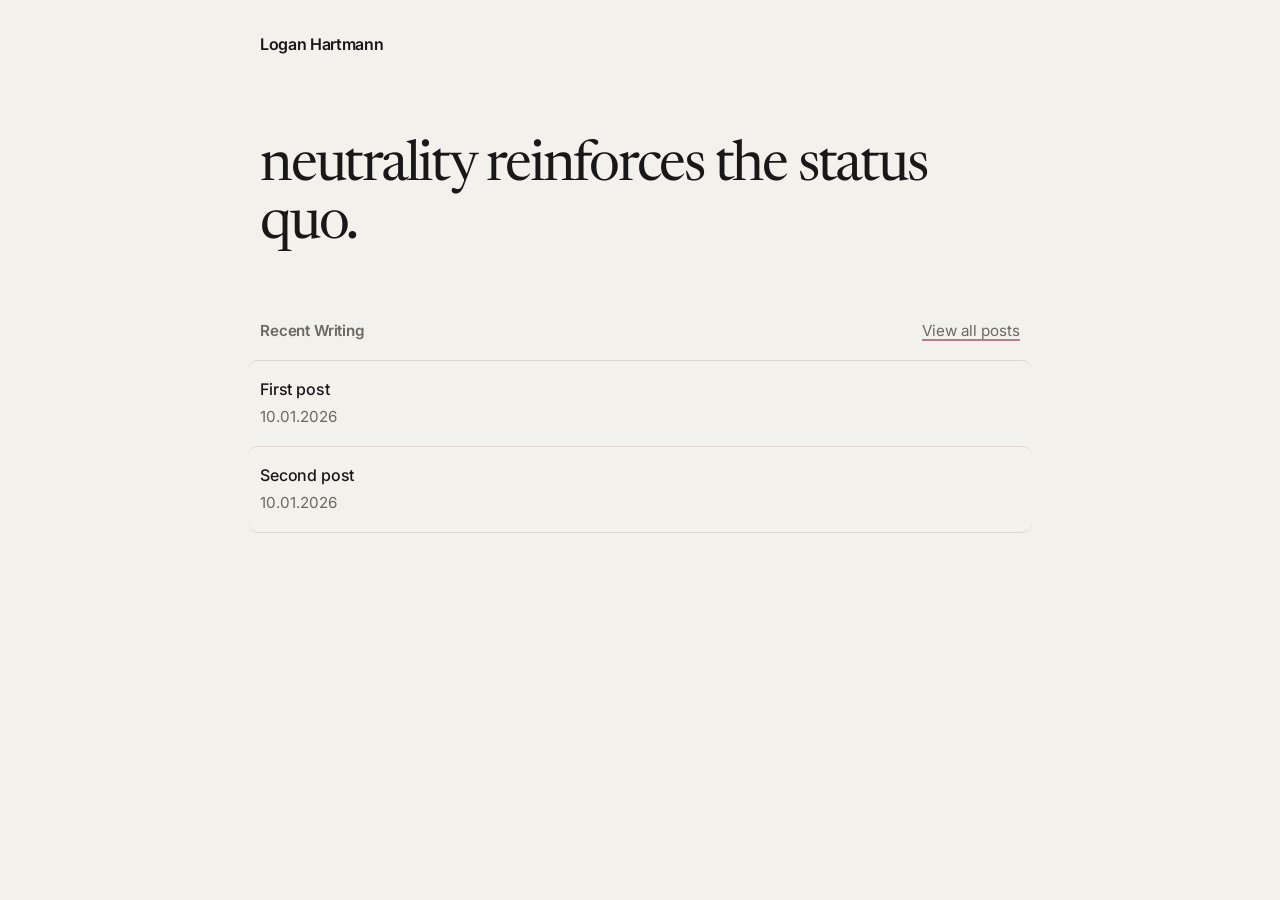
==== index.html @ 4fa38273 "Update site name and intro text in index.html" ====
<!DOCTYPE html>
<html lang="en">
<head>
  <meta charset="UTF-8" />
  <meta name="viewport" content="width=device-width, initial-scale=1.0"/>
  <title>Logan Hartmann</title>

  <link rel="preconnect" href="https://fonts.googleapis.com">
  <link rel="preconnect" href="https://fonts.gstatic.com" crossorigin>

  <link
    href="https://fonts.googleapis.com/css2?family=Inter:wght@400;500;600&family=Newsreader:ital,opsz,wght@0,6..72,400;1,6..72,400&display=swap"
    rel="stylesheet"
  >

  <link rel="stylesheet" href="styles.css">
</head>
<body>
  <div class="page">
    <header class="site-header">
      <a class="site-name" href="/">Logan Hartmann</a>
    </header>

    <main>
      <section class="intro">
        <p class="intro-line">
          neutrality reinforces the status quo.
        </p>
      </section>

      <section class="section" id="writing">
        <div class="section-head">
          <h2>Recent Writing</h2>
          <a href="posts.html">View all posts</a>
        </div>

        <div class="thought-list" id="posts"></div>
      </section>
    </main>
  </div>

  <script src="script.js"></script>
</body>
</html>
---- styles.css ----
:root {
  --bg: #f3f1ec;
  --text: #181818;
  --muted: #6c675f;
  --border: #ddd7cf;
  --accent: #9b4b70;
  --hover: #f6e7ee;

  --font-sans: "Inter", sans-serif;
  --font-serif: "Newsreader", serif;
}

* {
  box-sizing: border-box;
}

html {
  scroll-behavior: smooth;
}

body {
  margin: 0;
  background: var(--bg);
  color: var(--text);
  font-family: var(--font-sans);
  line-height: 1.6;
  -webkit-font-smoothing: antialiased;
}

a {
  color: inherit;
  text-decoration-color: color-mix(in srgb, var(--accent) 70%, transparent);
  text-underline-offset: 3px;
  text-decoration-thickness: 1.5px;
}

.page {
  width: min(760px, calc(100% - 2rem));
  margin: 0 auto;
  padding: 2rem 0 5rem;
}

.site-header {
  margin-bottom: 5rem;
}

.site-name {
  text-decoration: none;
  font-size: 1rem;
  font-weight: 600;
  letter-spacing: -0.02em;
}

.intro {
  margin-bottom: 4rem;
  max-width: 42rem;
}

.intro-line {
  margin: 0;
  font-family: var(--font-serif);
  font-size: clamp(2rem, 5vw, 3.5rem);
  line-height: 1.05;
  letter-spacing: -0.04em;
}

.section {
  margin-top: 3rem;
}

.section-head {
  margin-bottom: 1rem;
  display: flex;
  justify-content: space-between;
  align-items: baseline;
  gap: 1rem;
}

.section-head h2 {
  margin: 0;
  font-size: 0.95rem;
  font-weight: 600;
  color: var(--muted);
  letter-spacing: -0.01em;
}

.section-head a {
  color: var(--muted);
  font-size: 0.95rem;
}

.thought-list {
  display: grid;
  gap: 0;
}

.thought-item {
  display: block;
  padding: 1rem 0.75rem;
  margin: 0 -0.75rem;
  border-top: 1px solid var(--border);
  text-decoration: none;
  border-radius: 10px;
  transition: background-color 0.18s ease;
}

.thought-item:hover {
  background: var(--hover);
}

.thought-item:last-child {
  border-bottom: 1px solid var(--border);
}

.thought-title {
  display: block;
  font-size: 1rem;
  font-weight: 500;
  letter-spacing: -0.01em;
}

.thought-meta {
  display: block;
  margin-top: 0.2rem;
  color: var(--muted);
  font-size: 0.95rem;
}

@media (max-width: 700px) {
  .page {
    padding-top: 1.25rem;
  }

  .site-header {
    margin-bottom: 4rem;
  }

  .section-head {
    flex-direction: column;
    align-items: flex-start;
  }
}
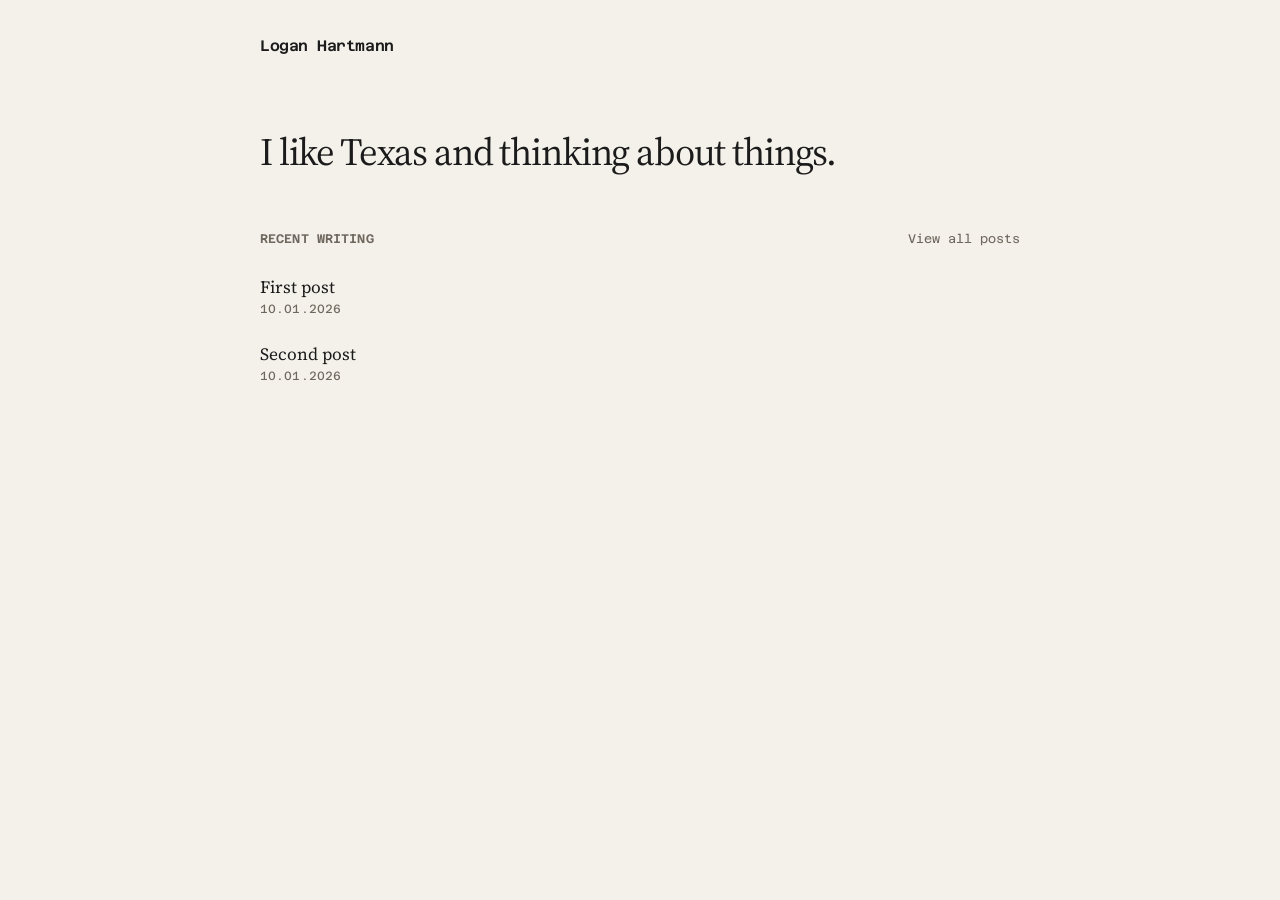
==== commit f1949f87: "Change font styles and update intro paragraph Updated font links and modified intro text." ====
--- a/index.html
+++ b/index.html
@@ -9,10 +9,10 @@
   <link rel="preconnect" href="https://fonts.gstatic.com" crossorigin>
 
   <link
-    href="https://fonts.googleapis.com/css2?family=Inter:wght@400;500;600&family=Newsreader:ital,opsz,wght@0,6..72,400;1,6..72,400&display=swap"
+    href="https://fonts.googleapis.com/css2?family=Azeret+Mono:wght@400;500;600&family=Source+Serif+4:opsz,wght@8..60,400;8..60,500&display=swap"
     rel="stylesheet"
   >
-
+  
   <link rel="stylesheet" href="styles.css">
 </head>
 <body>
@@ -24,7 +24,7 @@
     <main>
       <section class="intro">
         <p class="intro-line">
-          neutrality reinforces the status quo.
+          I like Texas and thinking about things.
         </p>
       </section>
 
--- a/styles.css
+++ b/styles.css
@@ -1,13 +1,12 @@
 :root {
-  --bg: #f3f1ec;
-  --text: #181818;
-  --muted: #6c675f;
-  --border: #ddd7cf;
-  --accent: #9b4b70;
-  --hover: #f6e7ee;
+  --bg: #f4f1ea;
+  --text: #1b1b1b;
+  --muted: #6f685f;
+  --accent: #9a5374;
+  --hover: rgba(154, 83, 116, 0.06);
 
-  --font-sans: "Inter", sans-serif;
-  --font-serif: "Newsreader", serif;
+  --font-ui: "Azeret Mono", monospace;
+  --font-body: "Source Serif 4", serif;
 }
 
 * {
@@ -22,16 +21,16 @@
   margin: 0;
   background: var(--bg);
   color: var(--text);
-  font-family: var(--font-sans);
-  line-height: 1.6;
+  font-family: var(--font-body);
+  line-height: 1.65;
   -webkit-font-smoothing: antialiased;
 }
 
 a {
   color: inherit;
-  text-decoration-color: color-mix(in srgb, var(--accent) 70%, transparent);
+  text-decoration-color: color-mix(in srgb, var(--accent) 60%, transparent);
   text-underline-offset: 3px;
-  text-decoration-thickness: 1.5px;
+  text-decoration-thickness: 1px;
 }
 
 .page {
@@ -41,27 +40,28 @@
 }
 
 .site-header {
-  margin-bottom: 5rem;
+  margin-bottom: 4.5rem;
 }
 
 .site-name {
   text-decoration: none;
-  font-size: 1rem;
+  font-family: var(--font-ui);
+  font-size: 0.95rem;
   font-weight: 600;
-  letter-spacing: -0.02em;
+  letter-spacing: -0.03em;
 }
 
 .intro {
-  margin-bottom: 4rem;
-  max-width: 42rem;
+  margin-bottom: 3.5rem;
+  max-width: 40rem;
 }
 
 .intro-line {
   margin: 0;
-  font-family: var(--font-serif);
-  font-size: clamp(2rem, 5vw, 3.5rem);
-  line-height: 1.05;
-  letter-spacing: -0.04em;
+  font-size: clamp(1.5rem, 3.5vw, 2.4rem);
+  line-height: 1.12;
+  letter-spacing: -0.03em;
+  font-weight: 400;
 }
 
 .section {
@@ -78,52 +78,68 @@
 
 .section-head h2 {
   margin: 0;
-  font-size: 0.95rem;
+  font-family: var(--font-ui);
+  font-size: 0.78rem;
   font-weight: 600;
   color: var(--muted);
-  letter-spacing: -0.01em;
+  letter-spacing: 0.01em;
+  text-transform: uppercase;
 }
 
 .section-head a {
   color: var(--muted);
-  font-size: 0.95rem;
+  font-family: var(--font-ui);
+  font-size: 0.78rem;
+  text-decoration: none;
 }
 
 .thought-list {
   display: grid;
-  gap: 0;
+  gap: 0.2rem;
 }
 
 .thought-item {
   display: block;
-  padding: 1rem 0.75rem;
+  padding: 0.6rem 0.75rem;
   margin: 0 -0.75rem;
-  border-top: 1px solid var(--border);
   text-decoration: none;
-  border-radius: 10px;
-  transition: background-color 0.18s ease;
+  border-radius: 6px;
+  transition: background-color 0.28s ease;
 }
 
 .thought-item:hover {
   background: var(--hover);
 }
 
-.thought-item:last-child {
-  border-bottom: 1px solid var(--border);
-}
-
 .thought-title {
   display: block;
-  font-size: 1rem;
-  font-weight: 500;
-  letter-spacing: -0.01em;
+  font-size: 1.08rem;
+  line-height: 1.3;
 }
 
 .thought-meta {
   display: block;
-  margin-top: 0.2rem;
+  margin-top: 0.15rem;
   color: var(--muted);
-  font-size: 0.95rem;
+  font-family: var(--font-ui);
+  font-size: 0.75rem;
+  letter-spacing: 0.01em;
+}
+
+.post-page {
+  max-width: 42rem;
+}
+
+.post-title {
+  margin: 0.5rem 0 1.5rem;
+  font-size: clamp(2rem, 5vw, 3.2rem);
+  line-height: 1.05;
+  letter-spacing: -0.04em;
+  font-weight: 400;
+}
+
+.post-body p {
+  margin: 1.25rem 0;
 }
 
 @media (max-width: 700px) {
@@ -132,7 +148,7 @@
   }
 
   .site-header {
-    margin-bottom: 4rem;
+    margin-bottom: 3.5rem;
   }
 
   .section-head {
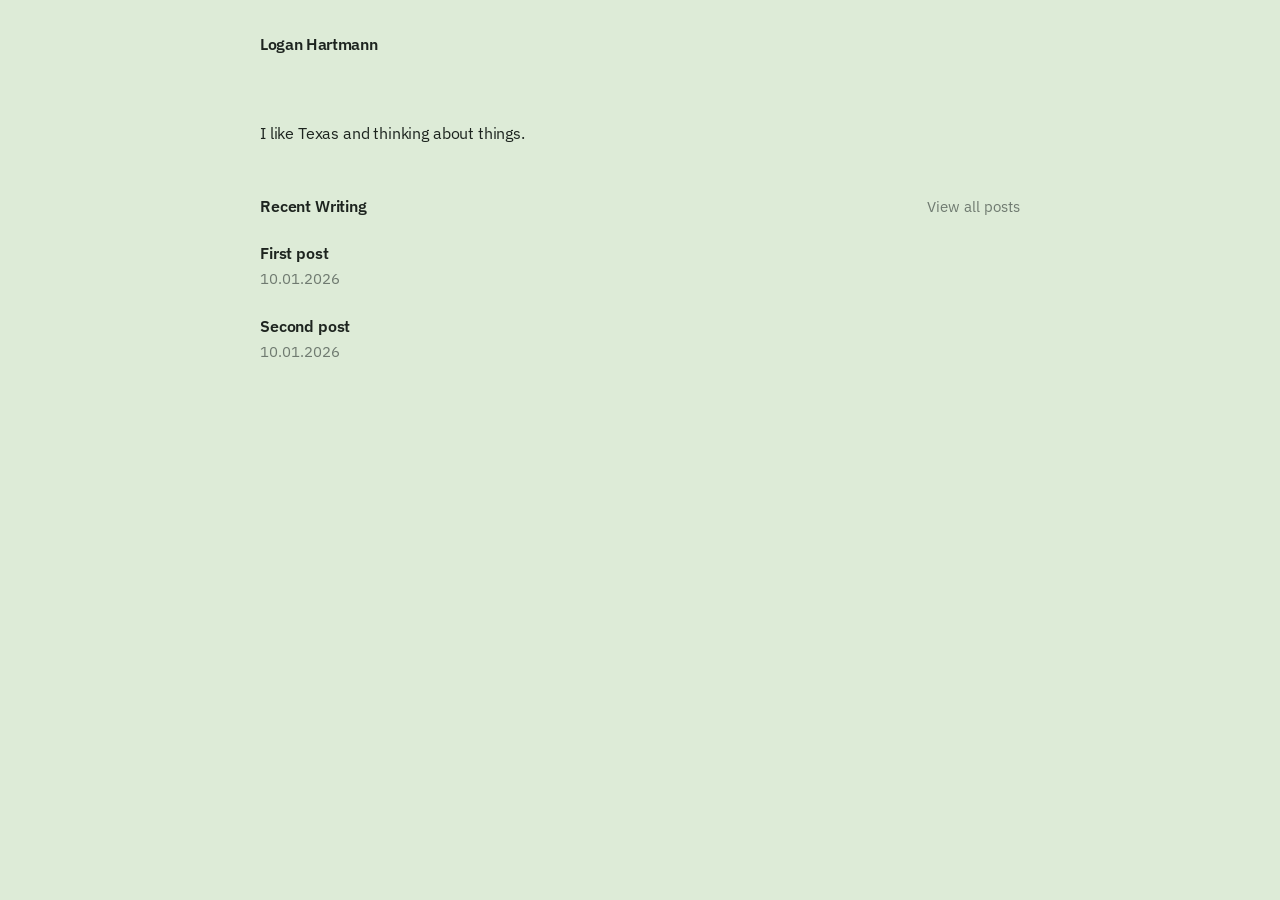
==== commit b22589a5: "Update font links in index.html Removed the Azeret Mono font link and added IBM Plex Sans font link." ====
--- a/index.html
+++ b/index.html
@@ -9,7 +9,7 @@
   <link rel="preconnect" href="https://fonts.gstatic.com" crossorigin>
 
   <link
-    href="https://fonts.googleapis.com/css2?family=Azeret+Mono:wght@400;500;600&family=Source+Serif+4:opsz,wght@8..60,400;8..60,500&display=swap"
+    href="https://fonts.googleapis.com/css2?family=IBM+Plex+Sans:wght@400;500;600&display=swap"
     rel="stylesheet"
   >
   
--- a/styles.css
+++ b/styles.css
@@ -1,12 +1,12 @@
 :root {
-  --bg: #f4f1ea;
-  --text: #1b1b1b;
-  --muted: #6f685f;
-  --accent: #9a5374;
-  --hover: rgba(154, 83, 116, 0.06);
+  --bg: #ddebd7;
+  --text: #1d241f;
+  --body: #566258;
+  --muted: #6f7a70;
+  --accent: #a0587c;
+  --hover: rgba(160, 88, 124, 0.06);
 
-  --font-ui: "Azeret Mono", monospace;
-  --font-body: "Source Serif 4", serif;
+  --font: "IBM Plex Sans", sans-serif;
 }
 
 * {
@@ -21,14 +21,14 @@
   margin: 0;
   background: var(--bg);
   color: var(--text);
-  font-family: var(--font-body);
-  line-height: 1.65;
+  font-family: var(--font);
+  line-height: 1.55;
   -webkit-font-smoothing: antialiased;
 }
 
 a {
   color: inherit;
-  text-decoration-color: color-mix(in srgb, var(--accent) 60%, transparent);
+  text-decoration-color: color-mix(in srgb, var(--accent) 65%, transparent);
   text-underline-offset: 3px;
   text-decoration-thickness: 1px;
 }
@@ -40,36 +40,35 @@
 }
 
 .site-header {
-  margin-bottom: 4.5rem;
+  margin-bottom: 4rem;
 }
 
 .site-name {
   text-decoration: none;
-  font-family: var(--font-ui);
-  font-size: 0.95rem;
+  font-size: 1rem;
   font-weight: 600;
-  letter-spacing: -0.03em;
+  letter-spacing: -0.02em;
 }
 
 .intro {
-  margin-bottom: 3.5rem;
-  max-width: 40rem;
+  margin-bottom: 3rem;
+  max-width: 38rem;
 }
 
 .intro-line {
   margin: 0;
-  font-size: clamp(1.5rem, 3.5vw, 2.4rem);
-  line-height: 1.12;
-  letter-spacing: -0.03em;
+  font-size: 1rem;
   font-weight: 400;
+  letter-spacing: -0.01em;
+  color: var(--text);
 }
 
 .section {
-  margin-top: 3rem;
+  margin-top: 2.75rem;
 }
 
 .section-head {
-  margin-bottom: 1rem;
+  margin-bottom: 0.75rem;
   display: flex;
   justify-content: space-between;
   align-items: baseline;
@@ -78,33 +77,30 @@
 
 .section-head h2 {
   margin: 0;
-  font-family: var(--font-ui);
-  font-size: 0.78rem;
+  font-size: 0.98rem;
   font-weight: 600;
-  color: var(--muted);
-  letter-spacing: 0.01em;
-  text-transform: uppercase;
+  letter-spacing: -0.01em;
+  color: var(--text);
 }
 
 .section-head a {
   color: var(--muted);
-  font-family: var(--font-ui);
-  font-size: 0.78rem;
+  font-size: 0.92rem;
   text-decoration: none;
 }
 
 .thought-list {
   display: grid;
-  gap: 0.2rem;
+  gap: 0.15rem;
 }
 
 .thought-item {
   display: block;
-  padding: 0.6rem 0.75rem;
+  padding: 0.65rem 0.75rem;
   margin: 0 -0.75rem;
   text-decoration: none;
-  border-radius: 6px;
-  transition: background-color 0.28s ease;
+  border-radius: 8px;
+  transition: background-color 0.32s ease;
 }
 
 .thought-item:hover {
@@ -113,17 +109,18 @@
 
 .thought-title {
   display: block;
-  font-size: 1.08rem;
-  line-height: 1.3;
+  font-size: 1rem;
+  font-weight: 600;
+  letter-spacing: -0.01em;
+  color: var(--text);
 }
 
 .thought-meta {
   display: block;
   margin-top: 0.15rem;
   color: var(--muted);
-  font-family: var(--font-ui);
-  font-size: 0.75rem;
-  letter-spacing: 0.01em;
+  font-size: 0.92rem;
+  font-weight: 400;
 }
 
 .post-page {
@@ -131,15 +128,20 @@
 }
 
 .post-title {
-  margin: 0.5rem 0 1.5rem;
-  font-size: clamp(2rem, 5vw, 3.2rem);
-  line-height: 1.05;
-  letter-spacing: -0.04em;
-  font-weight: 400;
+  margin: 0.35rem 0 1.25rem;
+  font-size: clamp(1.9rem, 5vw, 3rem);
+  line-height: 1.08;
+  letter-spacing: -0.03em;
+  font-weight: 600;
+  color: var(--text);
+}
+
+.post-body {
+  color: var(--body);
 }
 
 .post-body p {
-  margin: 1.25rem 0;
+  margin: 1.15rem 0;
 }
 
 @media (max-width: 700px) {
@@ -148,7 +150,7 @@
   }
 
   .site-header {
-    margin-bottom: 3.5rem;
+    margin-bottom: 3rem;
   }
 
   .section-head {
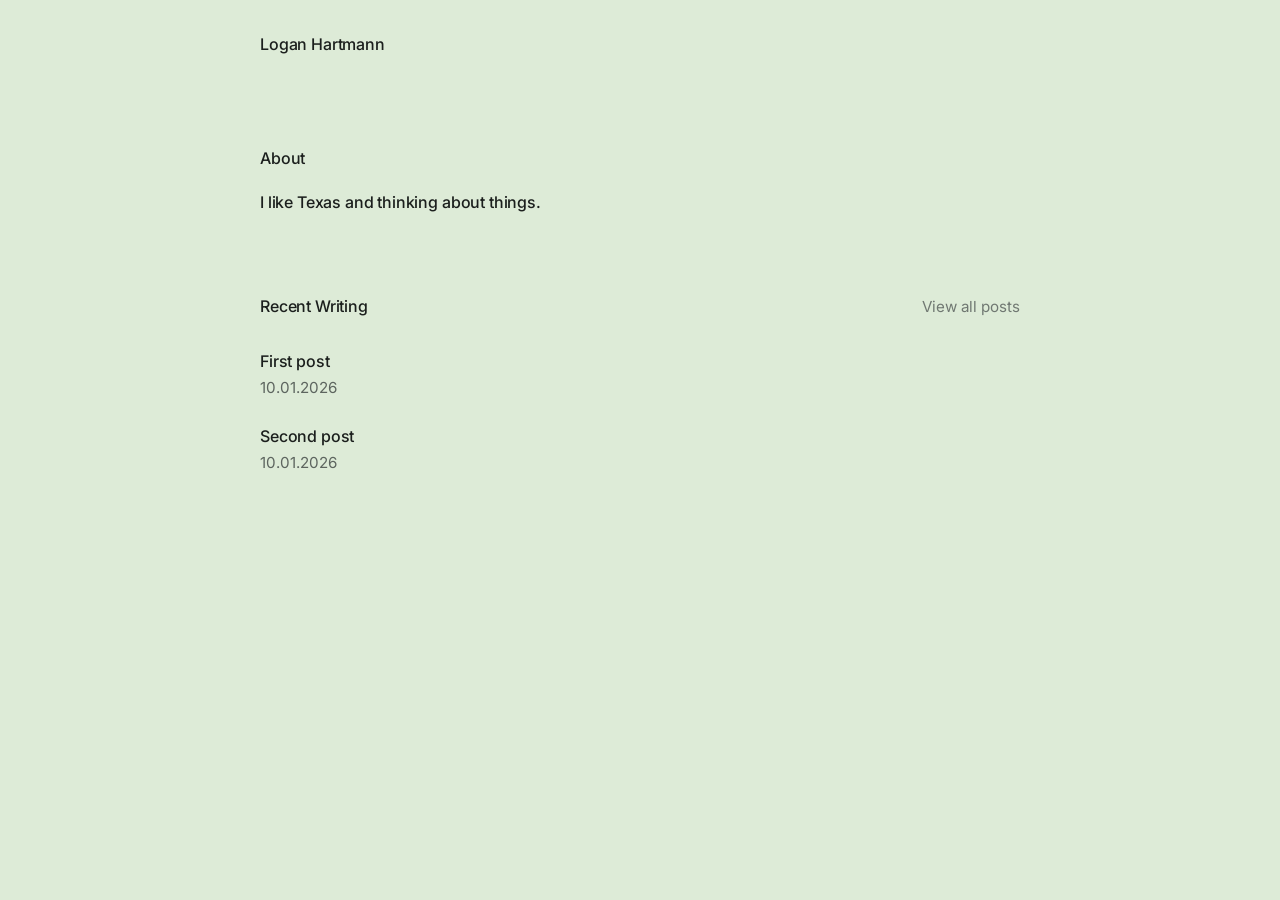
==== commit 0705e6a4: "Update index.html" ====
--- a/index.html
+++ b/index.html
@@ -9,10 +9,10 @@
   <link rel="preconnect" href="https://fonts.gstatic.com" crossorigin>
 
   <link
-    href="https://fonts.googleapis.com/css2?family=IBM+Plex+Sans:wght@400;500;600&display=swap"
+    href="https://fonts.googleapis.com/css2?family=Inter:wght@400;500;600&display=swap"
     rel="stylesheet"
   >
-  
+
   <link rel="stylesheet" href="styles.css">
 </head>
 <body>
@@ -22,10 +22,12 @@
     </header>
 
     <main>
-      <section class="intro">
-        <p class="intro-line">
-          I like Texas and thinking about things.
-        </p>
+      <section class="section intro">
+        <div class="section-head">
+          <h2>About</h2>
+        </div>
+
+        <p class="intro-line">I like Texas and thinking about things.</p>
       </section>
 
       <section class="section" id="writing">
--- a/styles.css
+++ b/styles.css
@@ -1,12 +1,12 @@
 :root {
   --bg: #ddebd7;
-  --text: #1d241f;
-  --body: #566258;
-  --muted: #6f7a70;
+  --heading: #1b1f1d;
+  --body: #5d655f;
+  --muted: #707872;
   --accent: #a0587c;
-  --hover: rgba(160, 88, 124, 0.06);
+  --hover: rgba(160, 88, 124, 0.04);
 
-  --font: "IBM Plex Sans", sans-serif;
+  --font: "Inter", sans-serif;
 }
 
 * {
@@ -20,15 +20,15 @@
 body {
   margin: 0;
   background: var(--bg);
-  color: var(--text);
+  color: var(--body);
   font-family: var(--font);
-  line-height: 1.55;
+  line-height: 1.6;
   -webkit-font-smoothing: antialiased;
 }
 
 a {
   color: inherit;
-  text-decoration-color: color-mix(in srgb, var(--accent) 65%, transparent);
+  text-decoration-color: color-mix(in srgb, var(--accent) 60%, transparent);
   text-underline-offset: 3px;
   text-decoration-thickness: 1px;
 }
@@ -40,35 +40,38 @@
 }
 
 .site-header {
-  margin-bottom: 4rem;
+  margin-bottom: 5.5rem;
 }
 
 .site-name {
+  display: inline-block;
   text-decoration: none;
+  color: var(--heading);
   font-size: 1rem;
-  font-weight: 600;
-  letter-spacing: -0.02em;
+  font-weight: 500;
+  letter-spacing: -0.01em;
 }
 
 .intro {
-  margin-bottom: 3rem;
-  max-width: 38rem;
+  margin-bottom: 5rem;
+  max-width: 42rem;
 }
 
 .intro-line {
   margin: 0;
+  color: var(--heading);
   font-size: 1rem;
-  font-weight: 400;
+  font-weight: 500;
   letter-spacing: -0.01em;
-  color: var(--text);
+  line-height: 1.4;
 }
 
 .section {
-  margin-top: 2.75rem;
+  margin-top: 5rem;
 }
 
 .section-head {
-  margin-bottom: 0.75rem;
+  margin-bottom: 1.25rem;
   display: flex;
   justify-content: space-between;
   align-items: baseline;
@@ -77,30 +80,30 @@
 
 .section-head h2 {
   margin: 0;
-  font-size: 0.98rem;
-  font-weight: 600;
+  color: var(--heading);
+  font-size: 1rem;
+  font-weight: 500;
   letter-spacing: -0.01em;
-  color: var(--text);
 }
 
 .section-head a {
   color: var(--muted);
-  font-size: 0.92rem;
+  font-size: 0.95rem;
   text-decoration: none;
 }
 
 .thought-list {
   display: grid;
-  gap: 0.15rem;
+  gap: 0.1rem;
 }
 
 .thought-item {
   display: block;
-  padding: 0.65rem 0.75rem;
+  padding: 0.75rem 0.75rem;
   margin: 0 -0.75rem;
   text-decoration: none;
   border-radius: 8px;
-  transition: background-color 0.32s ease;
+  transition: background-color 0.3s ease;
 }
 
 .thought-item:hover {
@@ -109,17 +112,18 @@
 
 .thought-title {
   display: block;
+  color: var(--heading);
   font-size: 1rem;
-  font-weight: 600;
+  font-weight: 500;
   letter-spacing: -0.01em;
-  color: var(--text);
+  line-height: 1.35;
 }
 
 .thought-meta {
   display: block;
-  margin-top: 0.15rem;
-  color: var(--muted);
-  font-size: 0.92rem;
+  margin-top: 0.2rem;
+  color: var(--body);
+  font-size: 0.95rem;
   font-weight: 400;
 }
 
@@ -128,20 +132,21 @@
 }
 
 .post-title {
-  margin: 0.35rem 0 1.25rem;
-  font-size: clamp(1.9rem, 5vw, 3rem);
+  margin: 0.4rem 0 1.25rem;
+  color: var(--heading);
+  font-size: clamp(2rem, 5vw, 3rem);
   line-height: 1.08;
   letter-spacing: -0.03em;
-  font-weight: 600;
-  color: var(--text);
+  font-weight: 500;
 }
 
 .post-body {
   color: var(--body);
+  font-size: 1.02rem;
 }
 
 .post-body p {
-  margin: 1.15rem 0;
+  margin: 1.2rem 0;
 }
 
 @media (max-width: 700px) {
@@ -150,7 +155,15 @@
   }
 
   .site-header {
-    margin-bottom: 3rem;
+    margin-bottom: 4rem;
+  }
+
+  .intro {
+    margin-bottom: 4rem;
+  }
+
+  .section {
+    margin-top: 4rem;
   }
 
   .section-head {
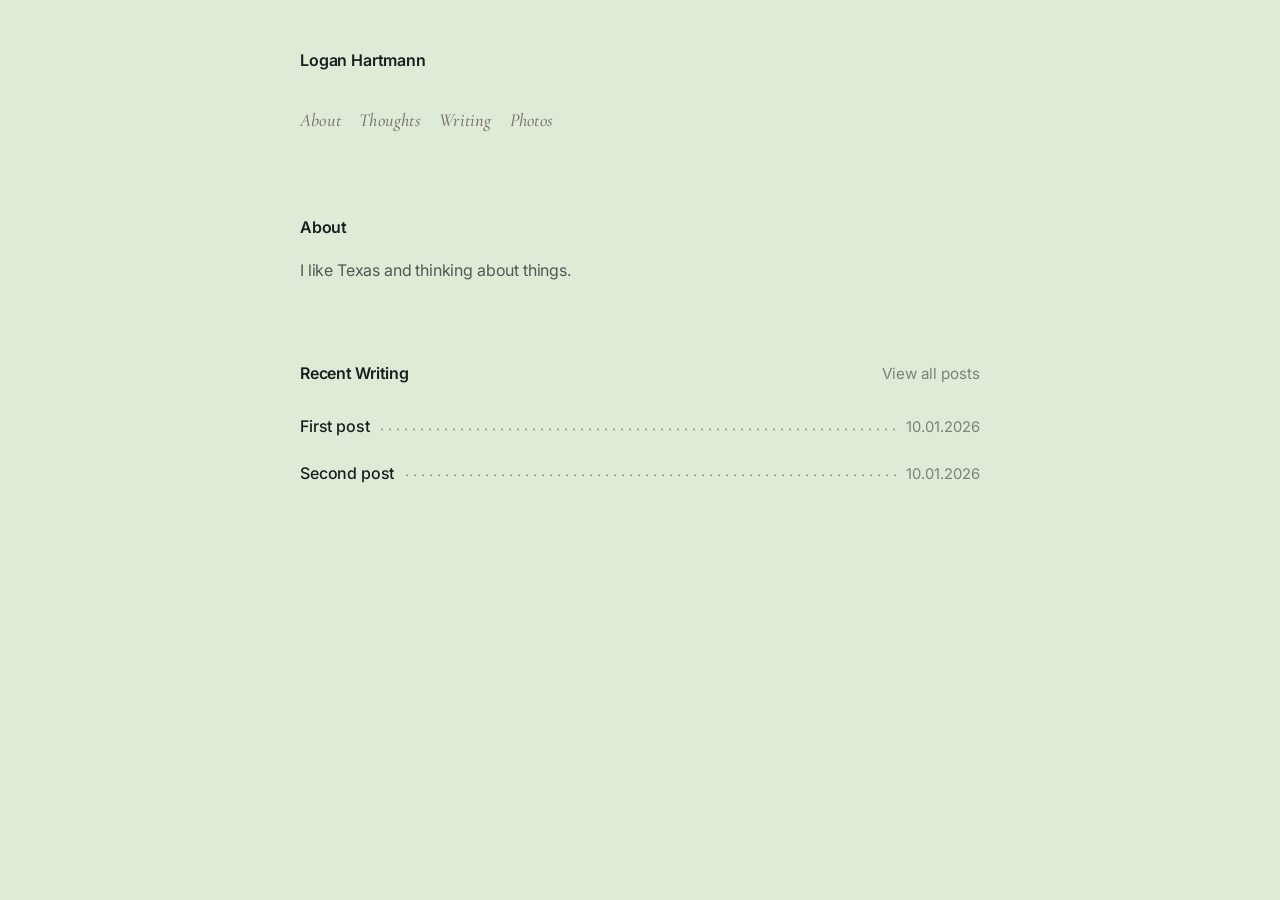
==== commit a05ce589: "Update index.html with navigation links and styles" ====
--- a/index.html
+++ b/index.html
@@ -7,19 +7,25 @@
 
   <link rel="preconnect" href="https://fonts.googleapis.com">
   <link rel="preconnect" href="https://fonts.gstatic.com" crossorigin>
-
   <link
-    href="https://fonts.googleapis.com/css2?family=Inter:wght@400;500;600&display=swap"
+    href="https://fonts.googleapis.com/css2?family=Inter:wght@400;500;600&family=Cormorant+Garamond:ital,wght@0,500;1,500;1,600&display=swap"
     rel="stylesheet"
   >
 
   <link rel="stylesheet" href="styles.css">
 </head>
-<body>
+<body data-page="about">
   <div class="page">
     <header class="site-header">
       <a class="site-name" href="/">Logan Hartmann</a>
     </header>
+
+    <nav class="site-nav" aria-label="Main navigation">
+      <a href="index.html" data-nav="about">About</a>
+      <a href="thoughts.html" data-nav="thoughts">Thoughts</a>
+      <a href="posts.html" data-nav="writing">Writing</a>
+      <a href="photos.html" data-nav="photos">Photos</a>
+    </nav>
 
     <main>
       <section class="section intro">
--- a/styles.css
+++ b/styles.css
@@ -1,12 +1,14 @@
 :root {
   --bg: #ddebd7;
   --heading: #1b1f1d;
-  --body: #5d655f;
-  --muted: #707872;
+  --body: #4f5a53;
+  --muted: #7a827c;
+  --nav: #7d746d;
+  --nav-active: #1b1f1d;
   --accent: #a0587c;
-  --hover: rgba(160, 88, 124, 0.04);
 
   --font: "Inter", sans-serif;
+  --font-nav: "Cormorant Garamond", serif;
 }
 
 * {
@@ -34,13 +36,13 @@
 }
 
 .page {
-  width: min(760px, calc(100% - 2rem));
+  width: min(680px, calc(100% - 2rem));
   margin: 0 auto;
-  padding: 2rem 0 5rem;
+  padding: 3rem 0 5rem;
 }
 
 .site-header {
-  margin-bottom: 5.5rem;
+  margin-bottom: 2rem;
 }
 
 .site-name {
@@ -48,20 +50,46 @@
   text-decoration: none;
   color: var(--heading);
   font-size: 1rem;
-  font-weight: 500;
+  font-weight: 600;
   letter-spacing: -0.01em;
+}
+
+.site-nav {
+  display: flex;
+  gap: 1.15rem;
+  margin-bottom: 4.75rem;
+  flex-wrap: wrap;
+}
+
+.site-nav a {
+  text-decoration: none;
+  color: var(--nav);
+  font-family: var(--font-nav);
+  font-size: 1.15rem;
+  font-style: italic;
+  font-weight: 500;
+  letter-spacing: 0.01em;
+  transition: color 0.25s ease;
+}
+
+.site-nav a:hover {
+  color: var(--heading);
+}
+
+.site-nav a.active {
+  color: var(--nav-active);
 }
 
 .intro {
   margin-bottom: 5rem;
-  max-width: 42rem;
+  max-width: 38rem;
 }
 
 .intro-line {
   margin: 0;
-  color: var(--heading);
-  font-size: 1rem;
-  font-weight: 500;
+  color: var(--body);
+  font-size: 1rem;
+  font-weight: 400;
   letter-spacing: -0.01em;
   line-height: 1.4;
 }
@@ -71,7 +99,7 @@
 }
 
 .section-head {
-  margin-bottom: 1.25rem;
+  margin-bottom: 1.15rem;
   display: flex;
   justify-content: space-between;
   align-items: baseline;
@@ -82,8 +110,8 @@
   margin: 0;
   color: var(--heading);
   font-size: 1rem;
-  font-weight: 500;
-  letter-spacing: -0.01em;
+  font-weight: 600;
+  letter-spacing: -0.015em;
 }
 
 .section-head a {
@@ -94,41 +122,119 @@
 
 .thought-list {
   display: grid;
-  gap: 0.1rem;
+  gap: 0.15rem;
 }
 
 .thought-item {
   display: block;
-  padding: 0.75rem 0.75rem;
-  margin: 0 -0.75rem;
-  text-decoration: none;
-  border-radius: 8px;
-  transition: background-color 0.3s ease;
-}
-
-.thought-item:hover {
-  background: var(--hover);
+  padding: 0.65rem 0;
+  text-decoration: none;
+}
+
+.thought-row {
+  display: grid;
+  grid-template-columns: auto 1fr auto;
+  align-items: baseline;
+  gap: 0.55rem;
 }
 
 .thought-title {
+  color: var(--heading);
+  font-size: 1rem;
+  font-weight: 500;
+  letter-spacing: -0.01em;
+  line-height: 1.3;
+  transition: color 0.22s ease;
+}
+
+.thought-dots {
+  height: 0.7em;
+  align-self: center;
+  background-image: radial-gradient(circle, rgba(27, 31, 29, 0.32) 1.15px, transparent 1.25px);
+  background-size: 8px 8px;
+  background-position: left center;
+  background-repeat: repeat-x;
+  transform: translateY(0.08em);
+}
+
+.thought-meta {
+  color: var(--muted);
+  font-size: 0.92rem;
+  font-weight: 400;
+  white-space: nowrap;
+  transition: color 0.28s ease;
+}
+
+.thought-item:hover .thought-title,
+.thought-item:hover .thought-meta {
+  color: var(--heading);
+}
+
+.thought-tree {
+  display: grid;
+  gap: 0.55rem;
+}
+
+.tree-node {
+  padding-left: 0;
+}
+
+.tree-group {
+  border-left: 1px solid rgba(27, 31, 29, 0.12);
+  margin-left: 0.35rem;
+  padding-left: 1rem;
+  margin-top: 0.5rem;
+}
+
+.tree-toggle {
+  appearance: none;
+  border: 0;
+  background: transparent;
+  padding: 0;
+  font: inherit;
+  color: var(--heading);
+  cursor: pointer;
+  display: inline-flex;
+  align-items: center;
+  gap: 0.45rem;
+}
+
+.tree-toggle::before {
+  content: "▾";
+  color: var(--muted);
+  font-size: 0.8rem;
+  transition: transform 0.22s ease;
+}
+
+.tree-node.collapsed > .tree-toggle::before {
+  transform: rotate(-90deg);
+}
+
+.tree-label {
+  color: var(--heading);
+  font-weight: 500;
+  transition: color 0.22s ease;
+}
+
+.tree-leaf {
   display: block;
-  color: var(--heading);
-  font-size: 1rem;
-  font-weight: 500;
-  letter-spacing: -0.01em;
-  line-height: 1.35;
-}
-
-.thought-meta {
-  display: block;
-  margin-top: 0.2rem;
-  color: var(--body);
-  font-size: 0.95rem;
-  font-weight: 400;
+  text-decoration: none;
+  color: var(--body);
+  padding: 0.15rem 0;
+  transition: color 0.22s ease;
+}
+
+.tree-leaf:hover,
+.tree-toggle:hover .tree-label {
+  color: var(--heading);
+}
+
+.tree-node.collapsed > .tree-group {
+  display: none;
 }
 
 .post-page {
-  max-width: 42rem;
+  max-width: 38rem;
 }
 
 .post-title {
@@ -151,10 +257,11 @@
 
 @media (max-width: 700px) {
   .page {
-    padding-top: 1.25rem;
-  }
-
-  .site-header {
+    width: min(680px, calc(100% - 1.5rem));
+    padding-top: 2.5rem;
+  }
+
+  .site-nav {
     margin-bottom: 4rem;
   }
 
@@ -170,4 +277,13 @@
     flex-direction: column;
     align-items: flex-start;
   }
-}
+
+  .thought-row {
+    grid-template-columns: 1fr;
+    gap: 0.2rem;
+  }
+
+  .thought-dots {
+    display: none;
+  }
+}
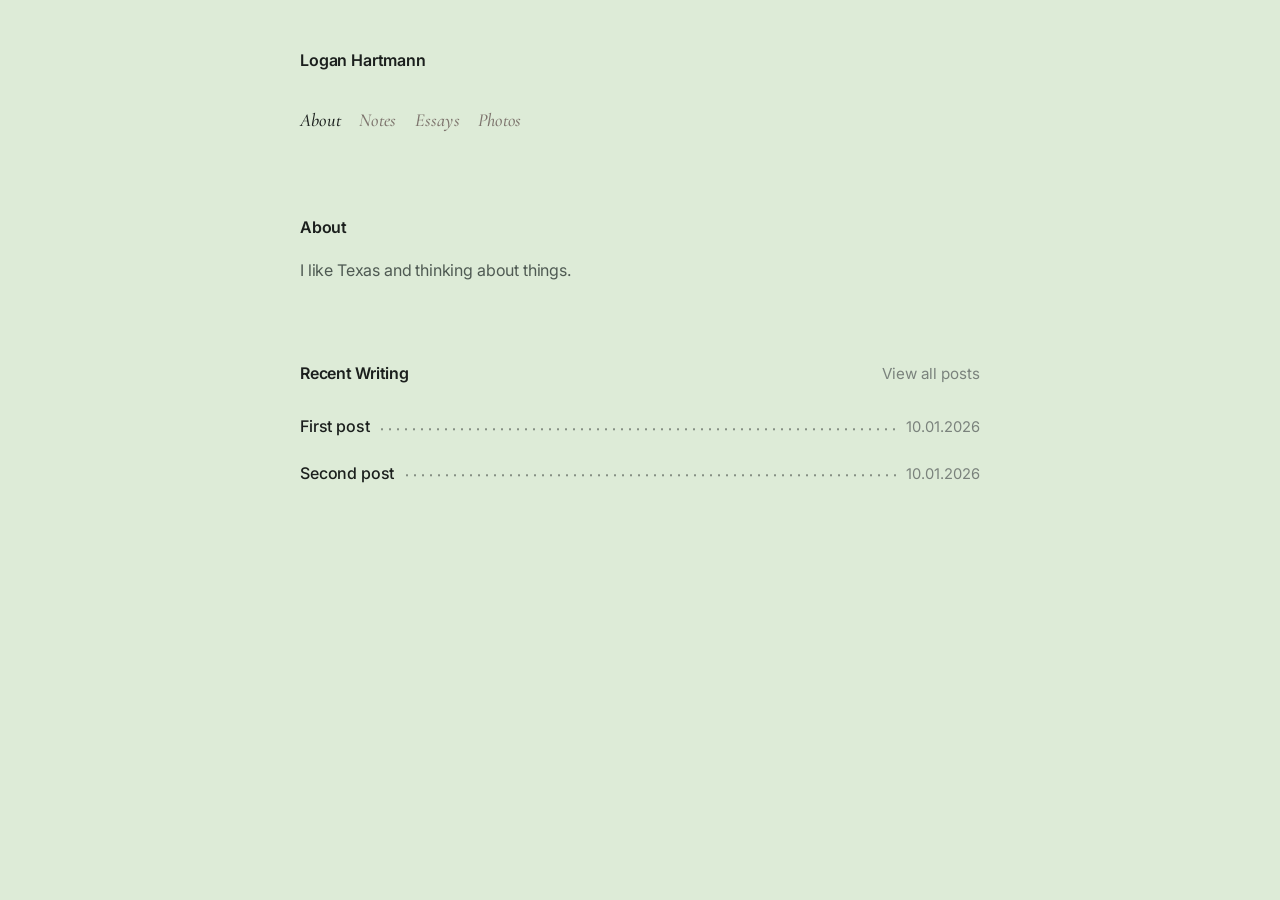
==== commit 000855f2: "Update navigation links in index.html" ====
--- a/index.html
+++ b/index.html
@@ -19,11 +19,11 @@
     <header class="site-header">
       <a class="site-name" href="/">Logan Hartmann</a>
     </header>
-
+    
     <nav class="site-nav" aria-label="Main navigation">
       <a href="index.html" data-nav="about">About</a>
-      <a href="thoughts.html" data-nav="thoughts">Thoughts</a>
-      <a href="posts.html" data-nav="writing">Writing</a>
+      <a href="thoughts.html" data-nav="thoughts">Notes</a>
+      <a href="posts.html" data-nav="writing">Essays</a>
       <a href="photos.html" data-nav="photos">Photos</a>
     </nav>
 
--- a/styles.css
+++ b/styles.css
@@ -150,11 +150,12 @@
 .thought-dots {
   height: 0.7em;
   align-self: center;
-  background-image: radial-gradient(circle, rgba(27, 31, 29, 0.32) 1.15px, transparent 1.25px);
+  background-image: radial-gradient(circle, rgba(27, 31, 29, 0.45) 1.15px, transparent 1.25px);
   background-size: 8px 8px;
   background-position: left center;
   background-repeat: repeat-x;
   transform: translateY(0.08em);
+  transition: opacity 0.22s ease, filter 0.22s ease;
 }
 
 .thought-meta {
@@ -170,6 +171,10 @@
   color: var(--heading);
 }
 
+.thought-item:hover .thought-dots {
+  filter: brightness(0.45);
+}
+
 .thought-tree {
   display: grid;
   gap: 0.55rem;
@@ -203,7 +208,7 @@
   content: "▾";
   color: var(--muted);
   font-size: 0.8rem;
-  transition: transform 0.22s ease;
+  transition: transform 0.22s ease, color 0.22s ease;
 }
 
 .tree-node.collapsed > .tree-toggle::before {
@@ -225,7 +230,8 @@
 }
 
 .tree-leaf:hover,
-.tree-toggle:hover .tree-label {
+.tree-toggle:hover .tree-label,
+.tree-toggle:hover::before {
   color: var(--heading);
 }
 
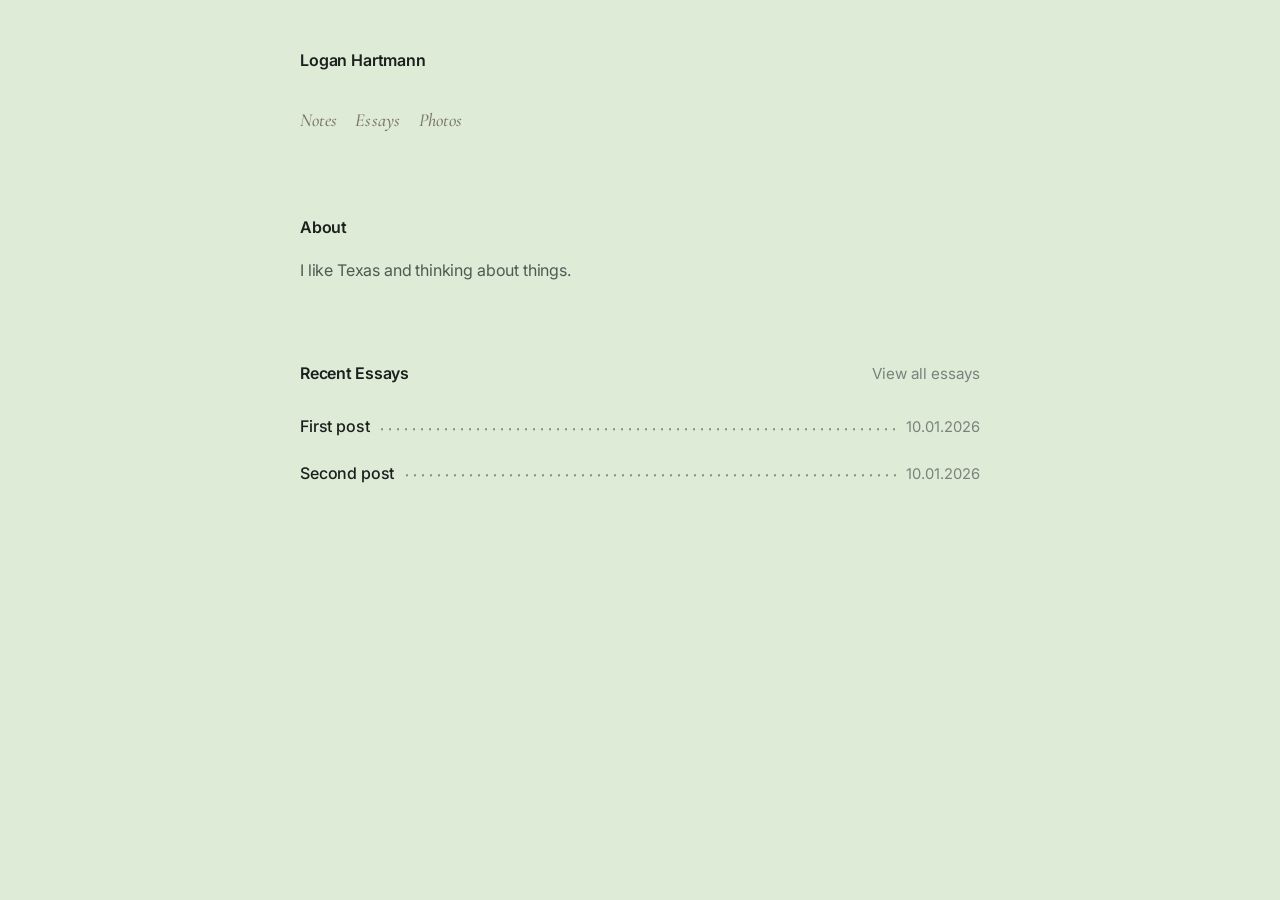
==== commit 6324e44e: "Update index.html" ====
--- a/index.html
+++ b/index.html
@@ -14,14 +14,13 @@
 
   <link rel="stylesheet" href="styles.css">
 </head>
-<body data-page="about">
+<body>
   <div class="page">
     <header class="site-header">
       <a class="site-name" href="/">Logan Hartmann</a>
     </header>
-    
+
     <nav class="site-nav" aria-label="Main navigation">
-      <a href="index.html" data-nav="about">About</a>
       <a href="thoughts.html" data-nav="thoughts">Notes</a>
       <a href="posts.html" data-nav="writing">Essays</a>
       <a href="photos.html" data-nav="photos">Photos</a>
@@ -38,8 +37,8 @@
 
       <section class="section" id="writing">
         <div class="section-head">
-          <h2>Recent Writing</h2>
-          <a href="posts.html">View all posts</a>
+          <h2>Recent Essays</h2>
+          <a href="posts.html">View all essays</a>
         </div>
 
         <div class="thought-list" id="posts"></div>
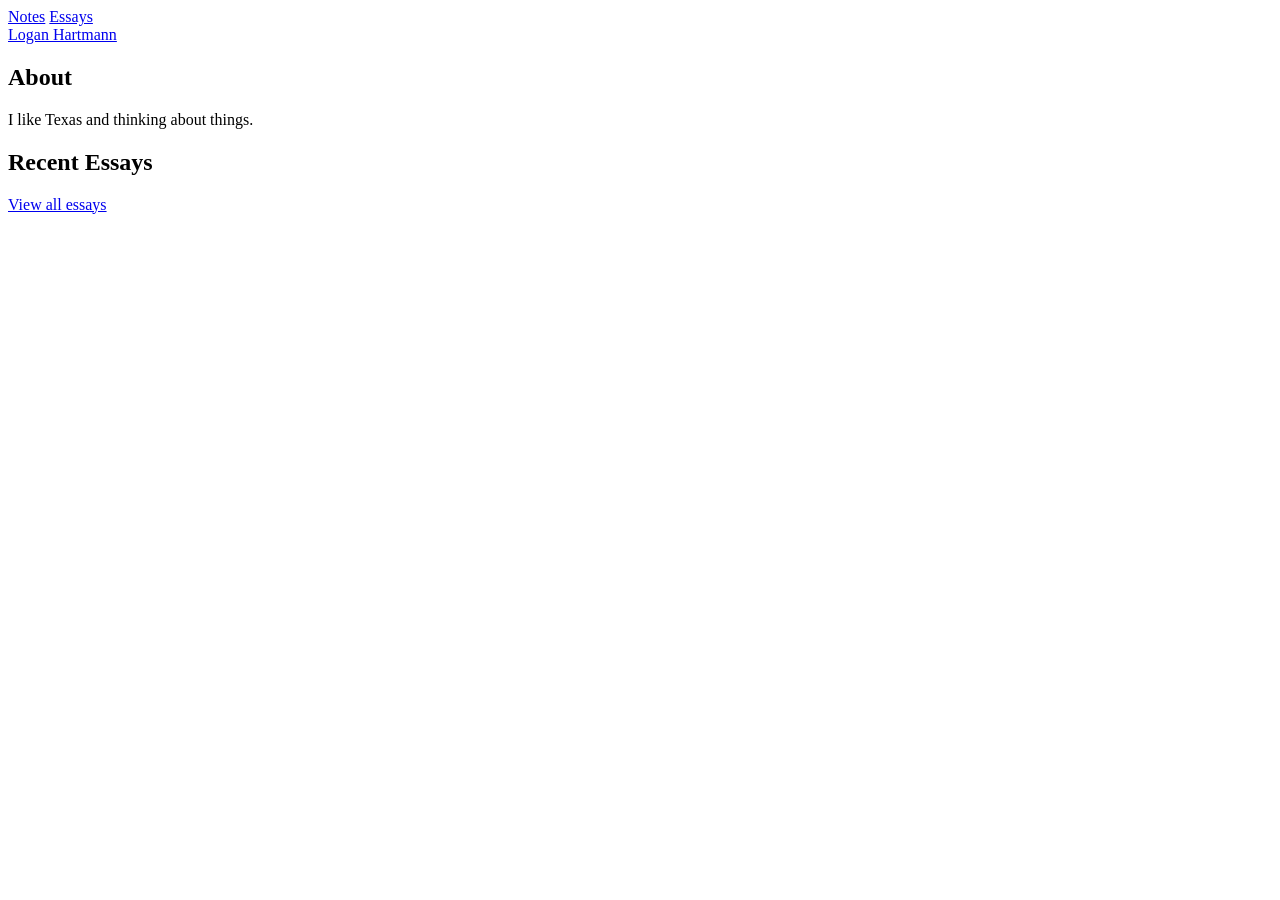
==== commit fd9892f1: "Refactor HTML structure and update navigation links" ====
--- a/index.html
+++ b/index.html
@@ -15,35 +15,36 @@
   <link rel="stylesheet" href="styles.css">
 </head>
 <body>
-  <div class="page">
-    <header class="site-header">
-      <a class="site-name" href="/">Logan Hartmann</a>
-    </header>
+  <div class="page-shell">
+    <aside class="side-nav">
+      <a class="side-link" href="notes.html" data-nav="notes">Notes</a>
+      <a class="side-link" href="essays.html" data-nav="essays">Essays</a>
+    </aside>
 
-    <nav class="site-nav" aria-label="Main navigation">
-      <a href="thoughts.html" data-nav="thoughts">Notes</a>
-      <a href="posts.html" data-nav="writing">Essays</a>
-      <a href="photos.html" data-nav="photos">Photos</a>
-    </nav>
+    <div class="page">
+      <header class="site-header">
+        <a class="site-name" href="/">Logan Hartmann</a>
+      </header>
 
-    <main>
-      <section class="section intro">
-        <div class="section-head">
-          <h2>About</h2>
-        </div>
+      <main>
+        <section class="section intro">
+          <div class="section-head">
+            <h2>About</h2>
+          </div>
 
-        <p class="intro-line">I like Texas and thinking about things.</p>
-      </section>
+          <p class="intro-line">I like Texas and thinking about things.</p>
+        </section>
 
-      <section class="section" id="writing">
-        <div class="section-head">
-          <h2>Recent Essays</h2>
-          <a href="posts.html">View all essays</a>
-        </div>
+        <section class="section">
+          <div class="section-head">
+            <h2>Recent Essays</h2>
+            <a href="essays.html">View all essays</a>
+          </div>
 
-        <div class="thought-list" id="posts"></div>
-      </section>
-    </main>
+          <div class="essay-list" id="recent-essays"></div>
+        </section>
+      </main>
+    </div>
   </div>
 
   <script src="script.js"></script>
